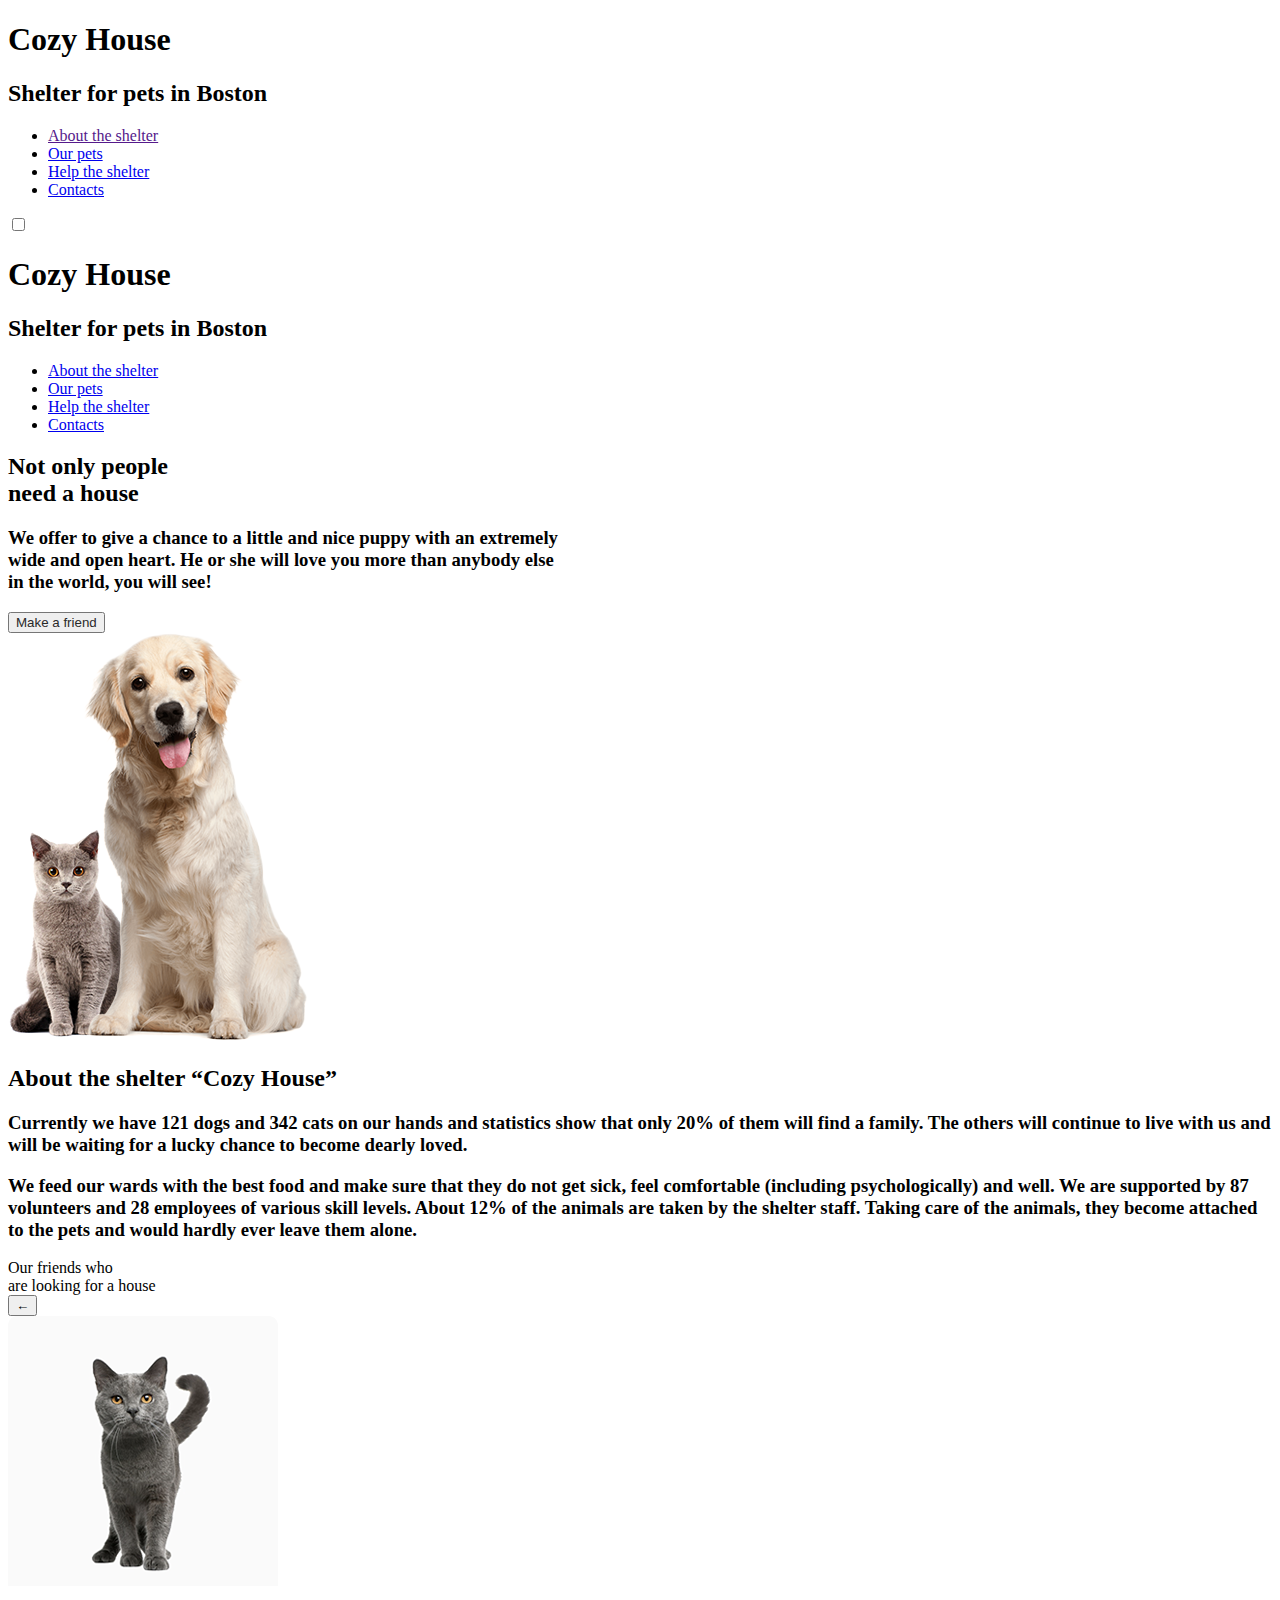
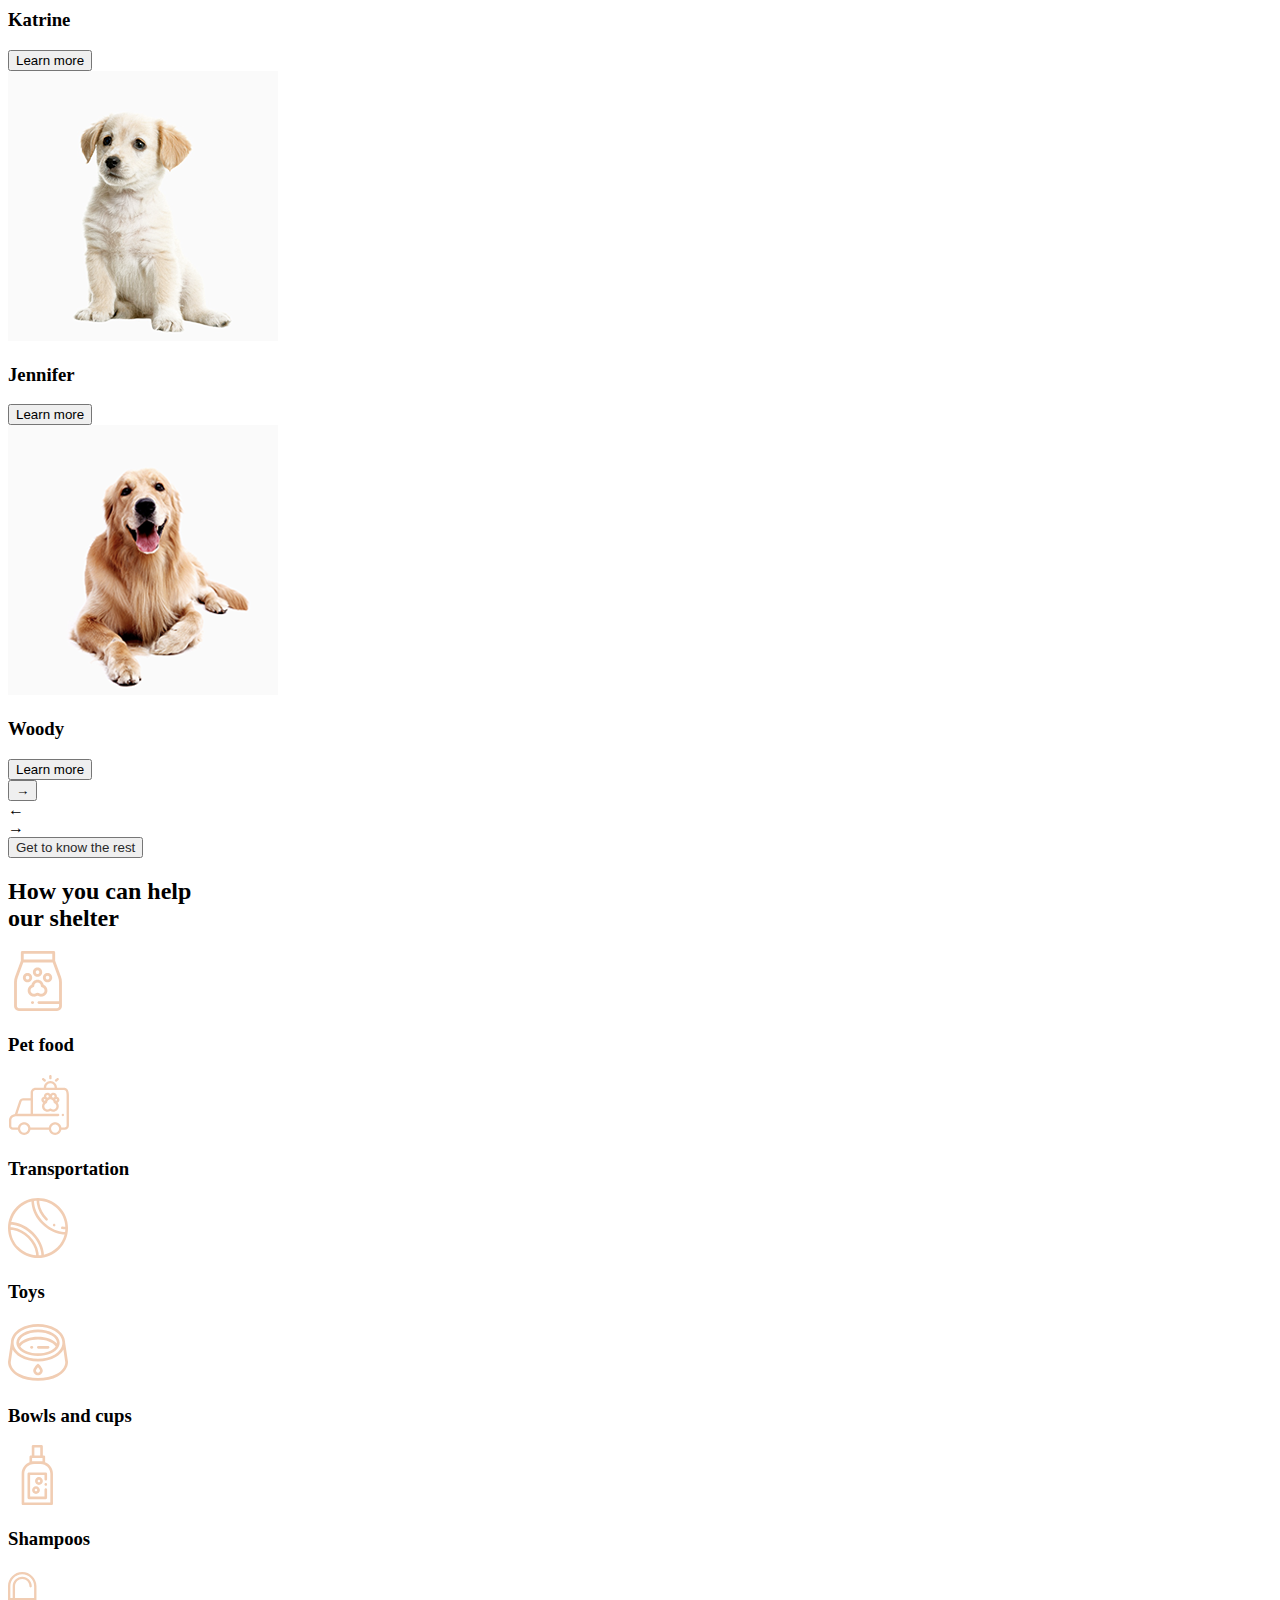
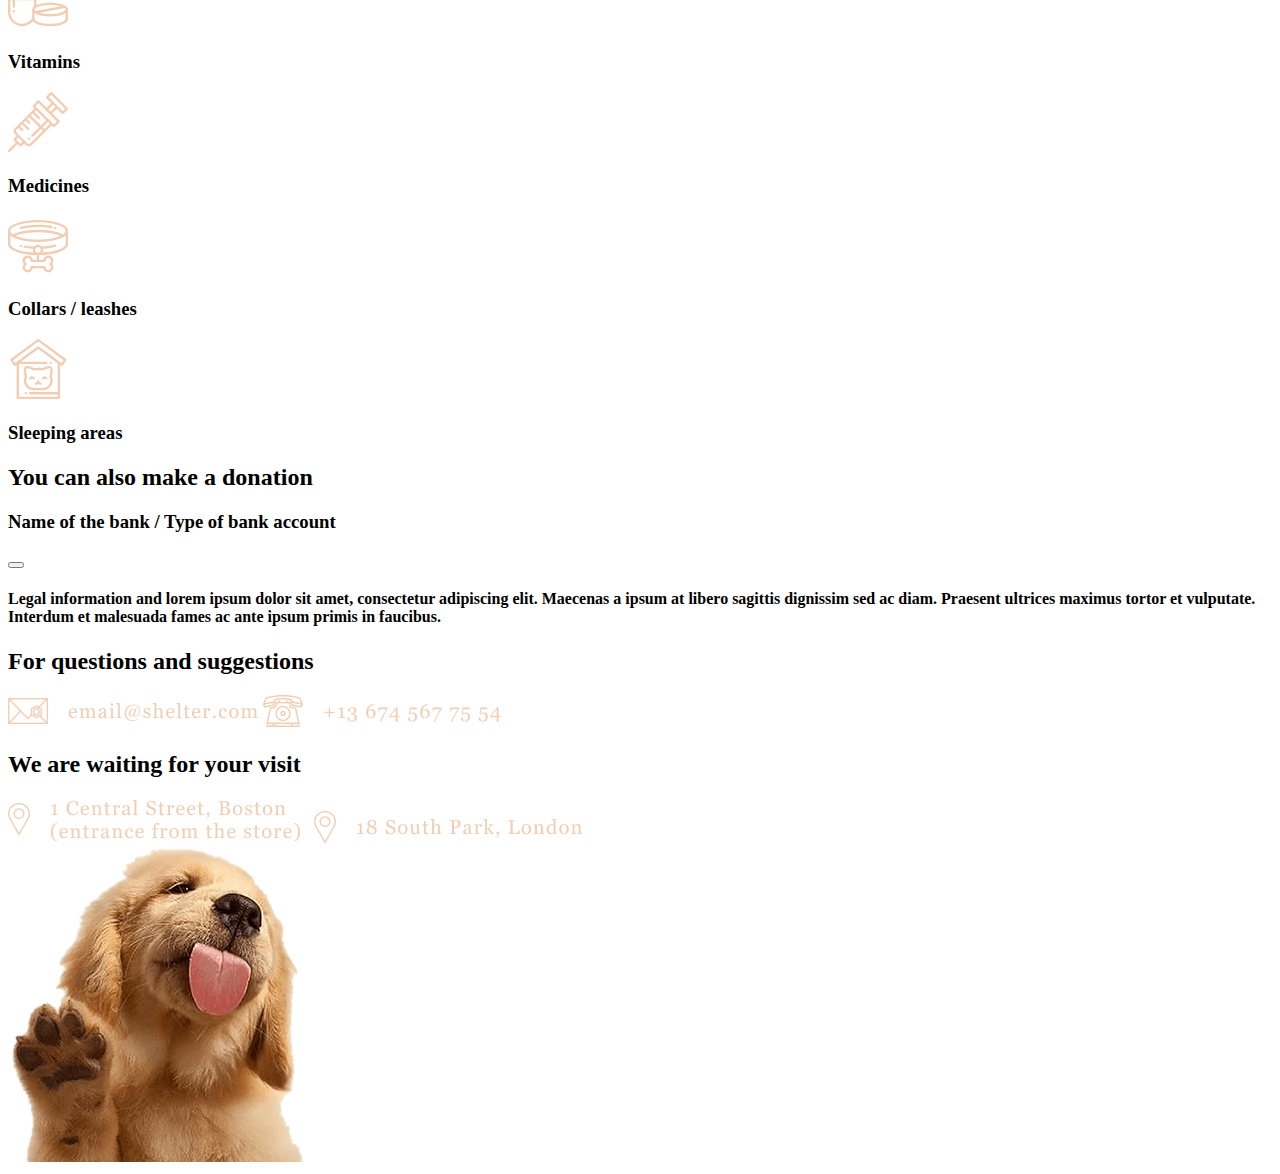
==== shelter/main/index.html @ ab6721b6 "fix: gitrepo" ====
<!DOCTYPE html>
<html lang="en">
<head>
    <meta charset="UTF-8">
    <meta http-equiv="X-UA-Compatible" content="IE=edge">
    <meta name="viewport" content="width=device-width, initial-scale=1.0">
    <title>Shelter</title>
    <link rel="stylesheet" href="style.css">
    <link rel="icon" href="../assets/icons/icon.jpg">
</head>
<body>
        <header class="header">
            <div class="header_logo">
                <h1 class="logo_title">Cozy House</h1>
                <h2 class="logo_text">Shelter for pets in Boston</h2>
            </div>
            <nav class="header_menu">
                <ul class="header_list">
                    <li><a href="" class="menu_link about">About the shelter</a></li>
                    <li><a href="../pets/index.html" class="menu_link">Our pets</a></li>
                    <li><a href="#help_link" class="menu_link">Help the shelter</a></li>
                    <li><a href="#contacts" class="menu_link">Contacts</a></li>
                </ul>
            </nav>
            <div class="header_burger">
                <input id="menu_toggle" type="checkbox">
                <label class="menu_btn" for="menu_toggle">
                    <span></span>
                </label>
                <div class="menu_box">
                <div class="burger_logo">
                    <h1 class="logo_title">Cozy House</h1>
                    <h2 class="logo_text">Shelter for pets in Boston</h2>
                </div>
                <ul class="menu_list">
                    <li><a href="#" class="menu_line about">About the shelter</a></li>
                    <li><a href="../pets/index.html" class="menu_line">Our pets</a></li>
                    <li><a href="#help_link" class="menu_line">Help the shelter</a></li>
                    <li><a href="#contacts" class="menu_line">Contacts</a></li>
                </ul>
                </div>
            </div>
        </header>
        <main class="main">
            <section class="start">
                <div class="start_content">
                    <div class="start_info">
                        <h2 class="start_title">Not only people</br>need a house</h2>
                        <h3 class="start_text">
                        We offer to give a chance to a little and nice puppy with an extremely</br>wide and open heart. He or she will love you more than anybody else</br>in the world, you will see!
                        </h3>
                        <button class="start_button"><a href="#friends" style="text-decoration: none; color: #292929;">Make a friend</a></button>
                    </div>
                    <div class="start_image">
                    </div>
                </div>
            </section>
            <section class="about">
                <div class="about_content">
                    <div class="about_image">
                        <img src="../assets/images/about_img.png" alt="pets" class="about_section">
                    </div>
                    <div class="about_info">
                        <h2 class="about_title">About the shelter “Cozy House”</h2>
                        <h3 class="about_text_1">
                            Currently we have 121 dogs and 342 cats on our hands and statistics show that only 20% of them will find a family. The others will continue to live with us and will be waiting for a lucky chance to become dearly loved.
                        </h>
                        <h3 class="about_text_2">
                            We feed our wards with the best food and make sure that they do not get sick, feel comfortable (including psychologically) and well. We are supported by 87 volunteers and 28 employees of various skill levels. About 12% of the animals are taken by the shelter staff. Taking care of the animals, they become attached to the pets and would hardly ever leave them alone.
                        </h3>
                    </div>
                </div>
            </section>
            <section class="pets">
                <div class="pets_content">
                    <div class="pets_title"><a name="friends" style="text-decoration: none;">Our friends who</br>are looking for a house</a></div>
                    <div class="pet_scroll">
                        <button class="scroll">&larr;</button>
                        <div class="card n1">
                            <img src="../assets/images/pet-katrine.png" alt="pet" class="pet">
                            <h3 class="pet_name">Katrine</h3>
                            <button class="pt_btn">Learn more</button>
                        </div>
                        <div class="card n2">
                            <img src="../assets/images/pet-jennifer.png" alt="pet" class="pet">
                            <h3 class="pet_name">Jennifer</h3>
                            <button class="pt_btn">Learn more</button>
                        </div>
                        <div class="card n3">
                            <img src="../assets/images/pet-woody.png" alt="pet" class="pet">
                            <h3 class="pet_name">Woody</h3>
                            <button class="pt_btn">Learn more</button>
                        </div>
                        <button class="scroll">&rarr;</button>
                        <div class="btn_320">
                            <div class="btn">&larr;</div>
                            <div class="btn">&rarr;</div>
                        </div>
                    </div>
                    <button class="pets_btn"><a href="../pets/index.html #our_pets" style="text-decoration: none; color: #292929;">Get to know the rest</a></button>
                </div>
            </section>
            <section class="help">
                <div class="help_content">
                    <h2 class="help_title"><a name="help_link">How you can help</br>our shelter</a></h2>
                    <div class="help_list">
                        <div class="help_icon">
                            <img src="../assets/icons/icon-pet-food.svg" alt="pet stuff" class="h_icon">
                            <h3 class="help_name">Pet food</h3>
                        </div>
                        <div class="help_icon">
                            <img src="../assets/icons/icon-transportation.svg" alt="pet stuff" class="h_icon">
                            <h3 class="help_name">Transportation</h3>
                        </div>
                        <div class="help_icon">
                            <img src="../assets/icons/icon-toys.svg" alt="pet stuff" class="h_icon">
                            <h3 class="help_name">Toys</h3>
                        </div>
                        <div class="help_icon">
                            <img src="../assets/icons/icon-bowls-and-cups.svg" alt="pet stuff" class="h_icon">
                            <h3 class="help_name">Bowls and cups</h3>
                        </div>
                        <div class="help_icon">
                            <img src="../assets/icons/icon-shampoos.svg" alt="pet stuff" class="h_icon">
                            <h3 class="help_name">Shampoos</h3>
                        </div>
                        <div class="help_icon">
                            <img src="../assets/icons/icon-vitamins.svg" alt="pet stuff" class="h_icon">
                            <h3 class="help_name">Vitamins</h3>
                        </div>
                        <div class="help_icon">
                            <img src="../assets/icons/icon-medicines.svg" alt="pet stuff" class="h_icon">
                            <h3 class="help_name">Medicines</h3>
                        </div>
                        <div class="help_icon">
                            <img src="../assets/icons/icon-collars-leashes.svg" alt="pet stuff" class="h_icon">
                            <h3 class="help_name">Collars / leashes</h3>
                        </div>
                        <div class="help_icon">
                            <img src="../assets/icons/icon-sleeping-area.svg" alt="pet stuff" class="h_icon">
                            <h3 class="help_name">Sleeping areas</h3>
                        </div>
                    </div>
                </div>
            </section>
            <section class="donation">
                <div class="donat_content">
                    <div class="donat_check">
                        <h2 class="donat_title">You can also make a donation</h2>
                        <h3 class="donat_text">Name of the bank / Type of bank account</h3>
                        <a href="https://egida.by/"><button class="donat_card"></button></a>
                        <h4 class="donat_info">Legal information and lorem ipsum dolor sit amet, consectetur adipiscing elit. Maecenas a ipsum at libero sagittis dignissim sed ac diam. Praesent ultrices maximus tortor et vulputate. Interdum et malesuada fames ac ante ipsum primis in faucibus.</h4>
                    </div>
                    <div class="don_image"></div>
                </div>
            </section>
        </main>
        <footer class="footer">
            <div class="footer_content">
                <div class="footer_info">
                    <h2 class="footer_title"><a name="contacts">For questions and suggestions</a></h2>
                    <a href="mailto:coldmail@hotmail.com"><img src="../assets/icons/Mail.png" alt="mail" class="mail"></a>
                    <a href="tel:+375255423292"><img src="../assets/icons/Phone.png" alt="phone" class="phone"></a>
                </div>
                <div class="footer_info">
                    <h2 class="footer_title">We are waiting for your visit</h2>
                    <a href="https://goo.gl/maps/3gsjQSCiPXo44Vy88"><img src="../assets/icons/Boston.png" alt="Boston" class="boston"></a>
                    <a href="https://goo.gl/maps/gmVVbn5AzzRm7Tsu6"><img src="../assets/icons/London.png" alt="London" class="london"></a>
                </div>
                <div class="footer_img"><img src="../assets/images/footer_puppy.png" alt="puppy"></div>

            </div>
        </footer>
</body>
</html>
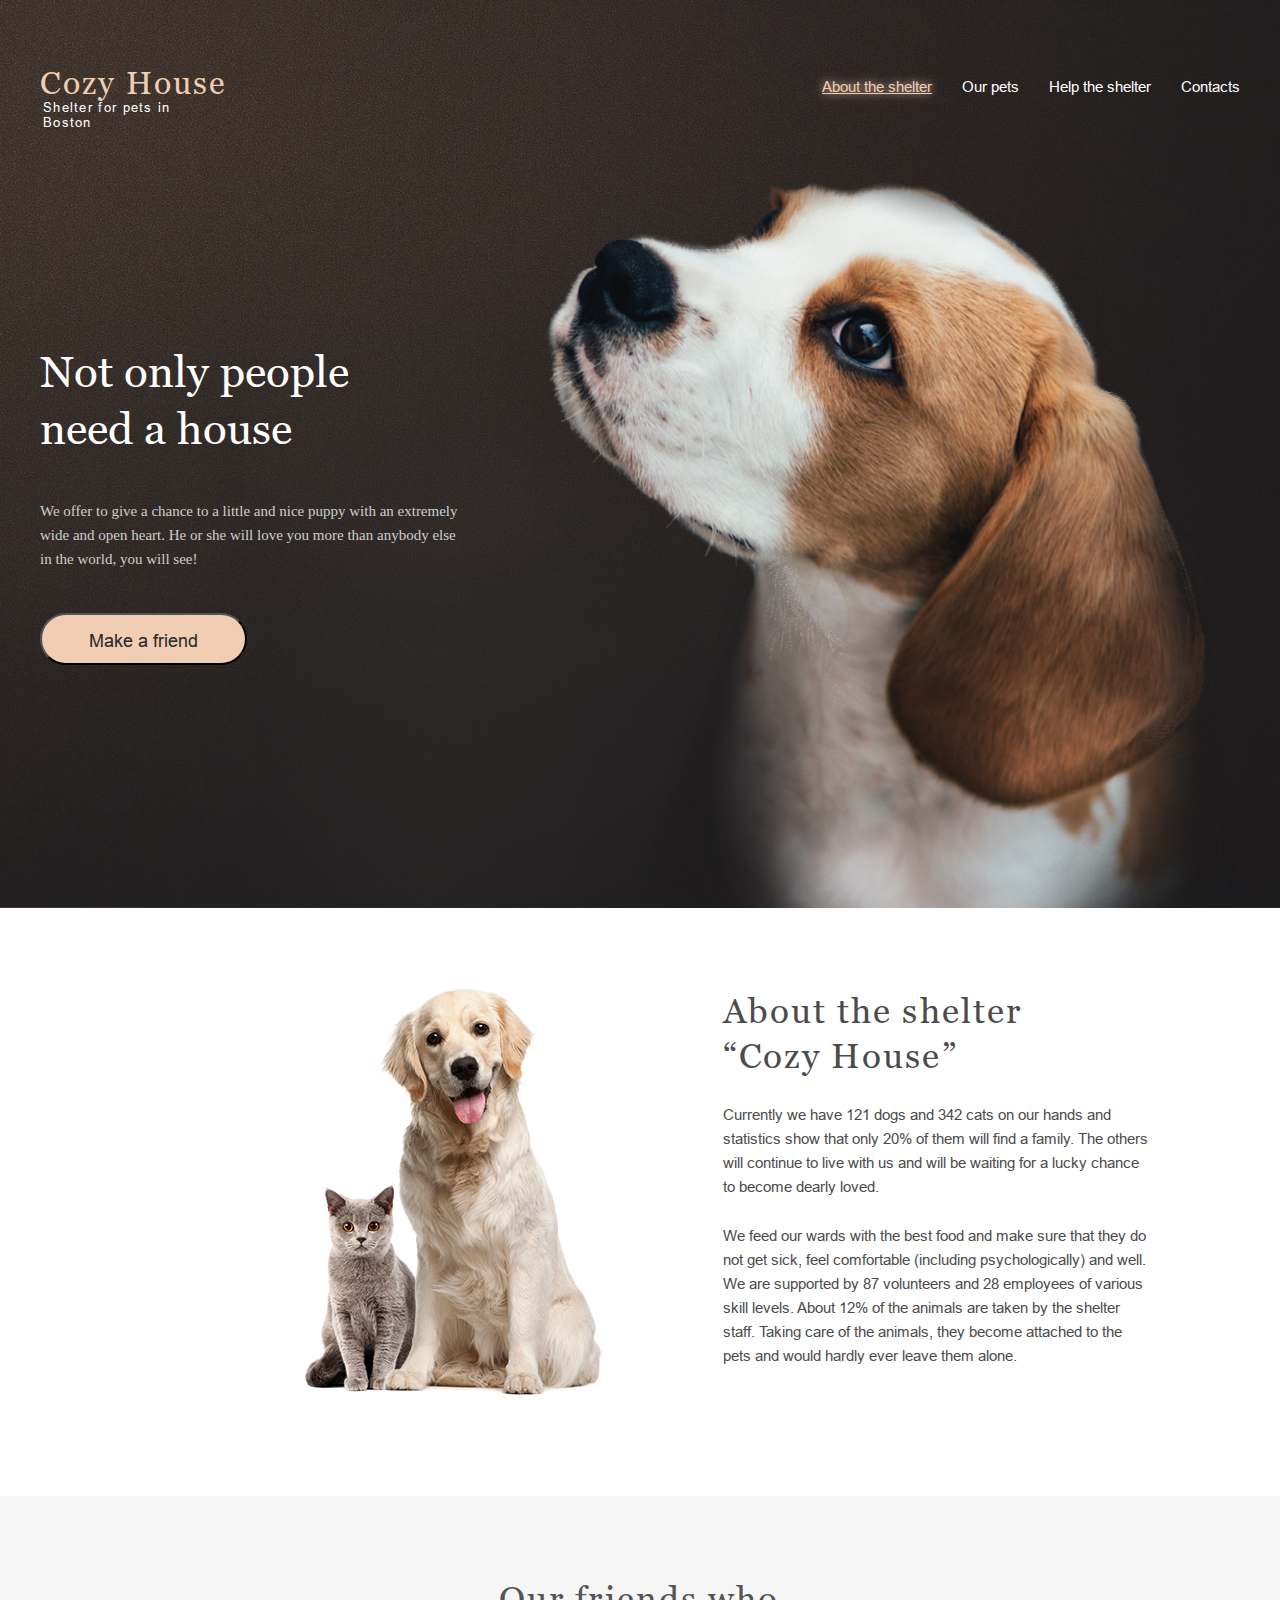
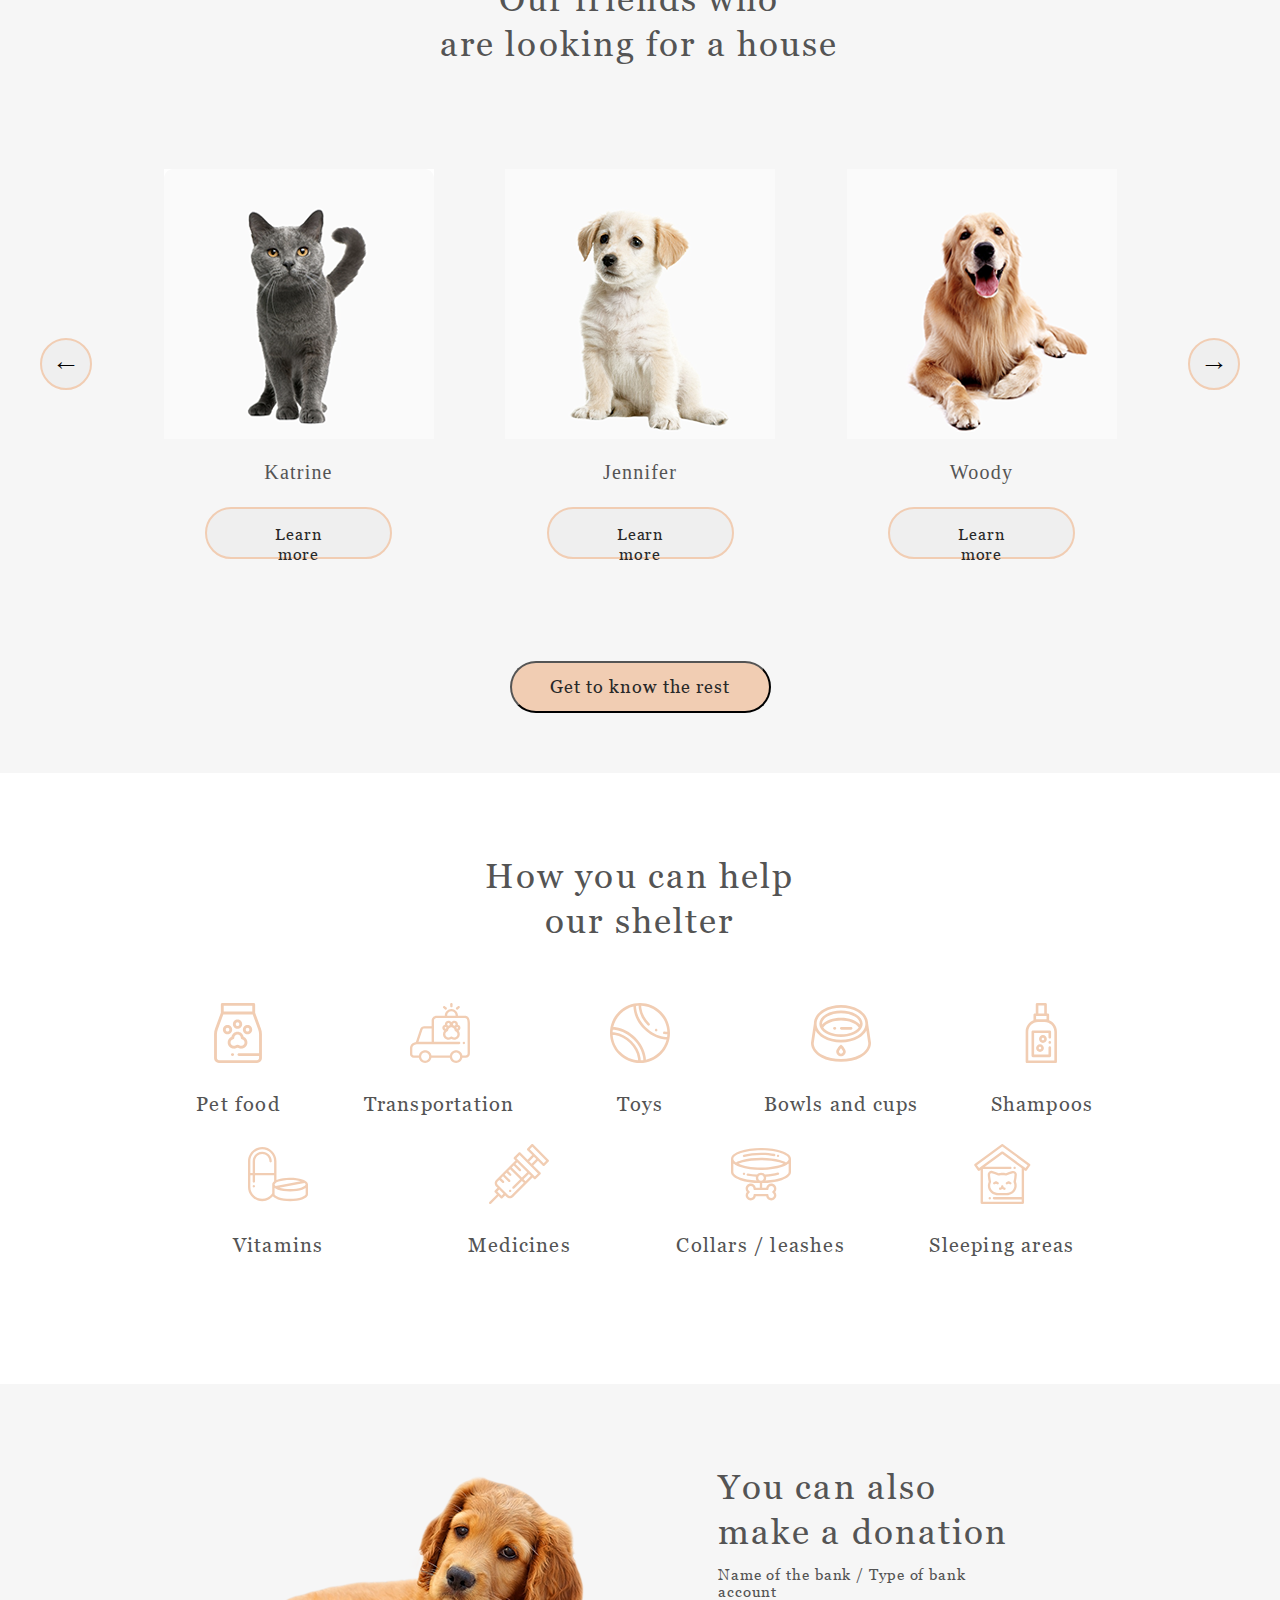
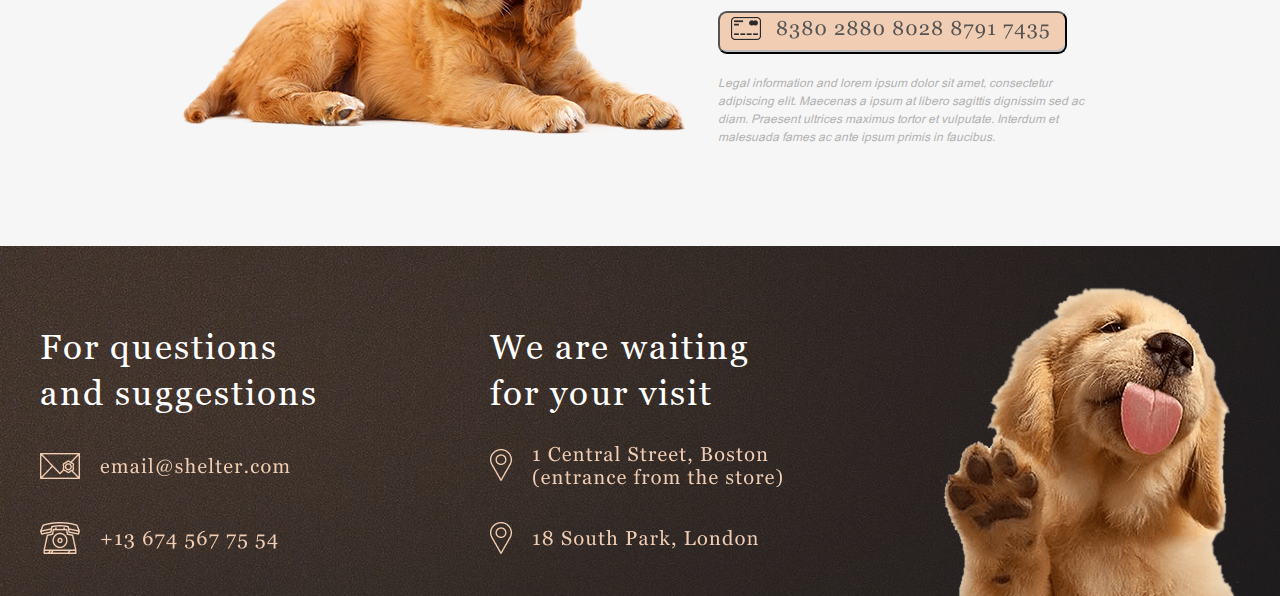
==== commit 1d1d4345: "fix: fix css" ====
--- a/shelter/main/index.html
+++ b/shelter/main/index.html
@@ -5,7 +5,7 @@
     <meta http-equiv="X-UA-Compatible" content="IE=edge">
     <meta name="viewport" content="width=device-width, initial-scale=1.0">
     <title>Shelter</title>
-    <link rel="stylesheet" href="style.css">
+    <link rel="stylesheet" href="./style.css">
     <link rel="icon" href="../assets/icons/icon.jpg">
 </head>
 <body>
--- a/shelter/main/style.css
+++ b/shelter/main/style.css
@@ -0,0 +1,1356 @@
+@font-face {
+    font-family: 'Arial';
+    src: url(../assets/fonts/arial/arial-regular.ttf);
+    font-style: regular;
+    font-weight: 400;
+}
+@font-face {
+    font-family: 'Georgia';
+    src: url(../assets/fonts/georgia/georgia-regular.ttf);
+    font-style: regular;
+    font-weight: 400;
+}
+* {
+    margin: 0;
+    padding: 0;
+  }
+html {
+    scroll-behavior: smooth;
+}
+body {
+    position: relative;
+    width: 1280px;
+    height: 3796px;
+    display: flex;
+    flex-direction: column;
+    margin: 0 auto;
+}
+@media (min-width: 768px) and (max-width: 1279.9px) {
+    body {
+        position: relative;
+        width: 768px;
+        height: 5291px;
+        display: flex;
+        flex-direction: column;
+        margin: 0 auto; 
+    }
+} 
+@media (max-width: 767.9px) {
+    body {
+        position: relative;
+        width: 320px;
+        height: 4684px;
+        display: flex;
+        flex-direction: column;
+        margin: 0 auto; 
+    }
+} 
+/* ----------------header----------------- */
+.header {
+    position: absolute;
+    width: 1200px;
+    top: 60px;
+    left: 40px;
+    display: flex;
+    justify-content: space-between;
+    align-items: center;
+    height: 60px;
+}
+.header_logo {
+    display: inline-flex;
+    flex-direction: column;
+    align-items: center;
+
+}
+.logo_title {
+    width: 186px;
+    height: 35px;
+    font-family: 'Georgia';
+    font-style: normal;
+    font-weight: 400;
+    font-size: 32px;
+    line-height: 110%;
+    letter-spacing: 0.06em;
+    color: #F1CDB3;
+    /* для хувера */
+    transition: 1s;
+    text-align: center;
+}
+.logo_title:hover{
+    cursor: pointer;
+    transform: scale(1.2);
+}
+.logo_text {
+    width: 180px;
+    height: 15px;
+    left: 4px;
+    font-family: 'Arial';
+    font-style: normal;
+    font-weight: 400;
+    font-size: 13px;
+    line-height: 15px;
+    letter-spacing: 0.1em;
+    color: #FFFFFF;
+    
+}
+.header_menu {
+    justify-content: center;
+    height: 30px; 
+
+}
+.header_list {
+    display: flex;
+    flex-direction: row;
+    justify-content: space-around; 
+    list-style: none;
+    height: 30px;
+}
+.menu_link {
+    font-family: 'Arial';
+    font-style: normal;
+    font-weight: 400;
+    font-size: 15px;
+    line-height: 160%;
+    margin-left: 2em;
+    text-decoration: none;
+    color: #FFFFFF;
+    /* для хувера */
+    transition: 0.5s;
+    text-align: center;
+    /* display: inline-block; */
+    height: 27px;
+    width:auto;
+}
+.menu_link.about{
+    text-decoration: underline;
+    color: #F1CDB3;
+    /* эффект свечения кнопки меню */
+    text-shadow: #F1CDB3  0 0 10px;
+    height: 27px;
+}
+.menu_link:hover {
+    cursor: pointer;
+    text-decoration: underline;
+    color: #F1CDB3;
+    font-size: larger;
+}
+
+.header_burger {
+    display: none;
+}
+@media (min-width: 768px) and (max-width: 1279.9px) {
+    .header {
+        position: absolute;
+        width: 708px;
+        top: 30px;
+        left: 30px;
+        right: 30px;
+        display: flex;
+        justify-content: space-between;
+        align-items: center;
+        height: 60px;
+    }
+   
+}
+
+@media (max-width: 767.9px) {
+    .header_menu{
+        display: none;
+    }
+    .header_burger{
+        display: contents;
+        align-items: center;
+    }
+    .burger_logo {
+        display: inline-flex;
+        flex-direction: column;
+        align-items: center;
+        margin-top: 30px;
+        margin-left: 20px;
+    }
+/* -------------------бургер-меню-------------- */
+.menu_btn{
+    display: flex;
+    align-items: center;
+    position: absolute;
+    top: 0;
+    right:0;
+    width: 30px;
+    height: 30px;
+    cursor: pointer;
+    z-index: 1;
+}
+/* .body {
+    
+    display: block;
+    position: relative;
+} */
+.menu_btn > span,
+.menu_btn > span::before,
+.menu_btn > span::after {
+    display: block;
+    position: absolute;
+    width: 100%;
+    height: 2px;
+    background-color: #F1CDB3;
+    transition-duration: .25s;
+}
+.menu_btn > span::before {
+    content: '';
+    top: -8px;
+}
+.menu_btn > span::after {
+    content: '';
+    top: 8px;
+}
+.menu_box{
+    display: block;
+    position: absolute;
+    visibility: hidden;
+    top: -30px;
+    right: -370px;
+    width: 320px;
+    height: 823px;
+    background-color: #292929;
+    box-shadow: 1px 0px 6px rgba(0, 0, 0, .2);
+    transition-duration: 1s;
+  }
+  .menu_list {
+      margin: 158px 38px 248px 39px;
+      width: 243px;
+      height: 327px;
+      display: flex;
+      flex-direction: column;
+      justify-content: space-between;
+      align-content: center;
+      list-style: none;
+
+  }
+  .menu_line {
+    font-family: 'Arial';
+    font-style: regular;
+    font-weight: 400;
+    font-size: 32px;
+    line-height: 160%;
+    text-decoration: none;
+    color: #FFFFFF;
+    /* для хувера */
+    transition: 0.5s;
+    text-align: center;
+    height: 51px;
+    width:auto;
+}
+.menu_line.about{
+    text-decoration: underline;
+    color: #F1CDB3;
+    /* эффект свечения кнопки меню */
+    text-shadow: #F1CDB3  0 0 10px;
+    height: 51px;
+    width: auto;
+}
+   
+  #menu_toggle{
+    opacity: 0;
+  }
+   
+  #menu_toggle:checked ~ .menu_btn > span{
+    transform: rotate(45deg);
+  }
+  #menu_toggle:checked ~ .menu_btn > span::before{
+    top: 0;
+    transform: rotate(0);
+  }
+  #menu_toggle:checked ~ .menu_btn > span::after{
+    top: 0;
+    transform: rotate(90deg);
+  }
+  #menu_toggle:checked ~ .menu_box{
+    visibility: visible;
+    right: -52px;
+  }
+}
+@media (max-width: 769.9px) {
+    .header {
+    position: absolute;
+    width: 257px;
+    height: 60px;
+    top: 30px;
+    left: 10px;
+    display: flex;
+    justify-content: space-between;
+    align-items: center;
+    height: 60px;
+    }
+    .menu_btn{
+        width: 30px;
+        height: 22px;
+        margin-top: 20px;
+    }
+}
+/* ----------------main----------------- */
+.start {
+    width: 1280px;
+    height: 908px;
+    background-image: url(..//assets/main_layout.png);
+    background-repeat: no-repeat;
+    background-size: cover;
+    object-fit: cover;
+    object-position: top;
+
+}
+.start_content{
+    padding: 180px 40px 0 40px;
+    display: flex;
+    flex-direction: row;
+    align-content: center;
+    height: 728px;
+}
+.start_info {
+    display:flex;
+    flex-direction: column;
+    justify-content: space-between;
+    align-content: flex-end;
+    padding-top: 163px;
+    width: 460px;
+    height: 322px;
+}
+.start_title {
+    font-family: 'Georgia';
+    font-style: normal;
+    font-weight: 400;
+    font-size: 44px;
+    line-height: 130%;
+    display: flex;
+    align-items: center;
+    color: #FFFFFF;
+}
+.start_text {
+    font-style: 'Arial';
+    font-style: normal;
+    font-weight: 400;
+    font-size: 15px;
+    line-height: 24px;
+    height: 72px;
+    color: #CDCDCD;
+}
+.start_button {
+    padding: 15px 45px;
+    width: 207px;
+    height: 52px;
+    background: #F1CDB3;
+    border-radius: 100px;
+    font-style: 'Georgia';
+    font-size: 18px;
+}
+.start_image {
+    justify-content: center;
+        width: 698px;
+        height: 728px;
+        margin-left: 46px;
+        background-image: url(../assets/images/Start_screen_puppy.png);
+        background-repeat: no-repeat;
+        background-size: cover;
+}
+
+@media (min-width: 768px) and (max-width: 1279.9px) {
+    .start {
+        width: 768px;
+        height: 1165px;
+        display: flex;
+        flex-direction: column;
+        align-content: center;
+        background-image: url(..//assets/main_layout.png);
+        background-repeat: no-repeat;
+        background-size: cover;
+        object-fit: cover;
+        object-position: top;
+    
+    }
+    .start_content {
+        width: 569px;
+        height: 1015px;
+        padding: 150px 100px 0 99px;
+        display: flex;
+        flex-direction: column;
+        justify-content: space-between;
+    }
+    .start_info {
+        display:flex;
+        flex-direction: column;
+        justify-content: space-between;
+        align-content: flex-end;
+        padding-top: 0;
+        padding-left: 55px;
+        padding-right: 54px;
+        width: 460px;
+        height: 322px;
+    }
+    .start_button {
+        align-self: center;
+    }
+    .start_image {
+        width: 569px;
+        height: 593px;
+        margin-left: 70px;
+        background-image: url(../assets/images/Start_screen_puppy_768.png);
+        background-repeat: no-repeat;
+        background-size: cover;
+        object-fit: cover;
+        object-position: top;
+    }
+}
+@media (max-width: 767.9px) {
+    .start {
+        width: 320px;
+        height: 823px;
+        display: flex;
+        flex-direction: column;
+        align-content: center;
+        background-image: url(..//assets/main_layout.png);
+        background-repeat: no-repeat;
+        background-size: cover;
+        object-fit: cover;
+        object-position: top;
+    
+    }
+    .start_content {
+        width: 300px;
+        height: 673px;
+        padding: 150px 10px 0 10px;
+        display: flex;
+        flex-direction: column;
+        justify-content: space-between;
+    }
+    .start_info {
+        display:flex;
+        flex-direction: column;
+        justify-content: space-between;
+        align-content: flex-end;
+        padding: 0;
+        width: 300px;
+        height: 296px;
+    }
+    .start_title {
+        font-family: 'Georgia';
+        font-style: normal;
+        font-weight: 400;
+        font-size: 25px;
+        line-height: 130%;
+        display: flex;
+        align-content: center;
+        text-align: center;
+        justify-content: center;
+        color: #FFFFFF;
+        width: 300px;
+        height: 64px;
+    }
+    .start_text {
+        font-style: 'Arial';
+        font-style: normal;
+        font-weight: 400;
+        font-size: 16px;
+        line-height: 24px;
+        color: #CDCDCD;
+        text-align: center;
+        width: 300px;
+        height: 96px;
+    }
+    .start_button {
+        align-self: center;
+    }
+    .start_image {
+        width: 260px;
+        height: 272px;
+        margin-left: 40px;
+        background-image: url(../assets/images/Start_screen_puppy_768.png);
+        background-repeat: no-repeat;
+        background-size: cover;
+        object-fit: cover;
+        object-position: top;
+    }
+}
+/* ----------------about----------------- */
+.about {
+    height: 588px;
+    display: flex;
+    justify-content: center;
+}
+.about_content {
+    padding: 80px 40px 100px 40px;
+    display: flex;
+    flex-direction: row;
+
+}
+.about_image {
+    height: 408px;
+    width: 300px;
+    margin-left: 175px;
+    margin-right: 120px;
+}
+.about_info {
+    height: 380px;
+    width: 430px;
+    display: flex;
+    flex-direction: column;
+    justify-content: space-between;
+
+}
+.about_title {
+    width: 370px;
+    height: 90px;
+    font-family: 'Georgia';
+    font-style: normal;
+    font-weight: 400;
+    font-size: 35px;
+    line-height: 130%;
+    display: flex;
+    align-items: center;
+    letter-spacing: 0.06em;
+    color: #4C4C4C;
+}
+.about_text_1 {
+    font-family: 'Arial';
+    font-style: normal;
+    font-weight: 400;
+    font-size: 15px;
+    line-height: 160%;
+    color: #4C4C4C;
+}
+.about_text_2 {
+    font-family: 'Arial';
+    font-style: normal;
+    font-weight: 400;
+    font-size: 15px;
+    line-height: 160%;
+    display: flex;
+    align-items: center;
+    color: #4C4C4C;
+}
+@media (min-width: 768px) and (max-width: 1279.9px) {
+    .about {
+        height: 1048px;
+        display: flex;
+        justify-content: center;
+    }
+    .about_content {
+        width: 437px;
+        height: 868px;
+        padding: 80px 0px 100px 0px;
+        display: flex;
+        flex-direction:column-reverse;
+        justify-content: center;
+        align-items: center;
+    
+    }
+    .about_info {
+        width: 430px;
+        height: 380px;
+        display: flex;
+        flex-direction: column;
+        justify-content: space-between;
+    
+    }
+    
+    .about_title {
+        width: 370px;
+        height: 90px;
+        font-family: 'Georgia';
+        font-style: normal;
+        font-weight: 400;
+        font-size: 35px;
+        line-height: 130%;
+        display: flex;
+        align-items: center;
+        letter-spacing: 0.06em;
+        color: #4C4C4C;
+    }
+    .about_image {
+        height: 408px;
+        width: 300px;
+        margin: 80px 0 0 0;
+    }
+}
+@media (max-width: 767.9px) {
+    .about {
+        height: 974px;
+        display: flex;
+        justify-content: center;
+    }
+    .about_content {
+        width: 300px;
+        height: 890px;
+        padding: 42px 10px 42px 10px;
+        display: flex;
+        flex-direction:column-reverse;
+        justify-content: center;
+        align-items: center;
+    
+    }
+    .about_info {
+        width: 300px;
+        height: 506px;
+        display: flex;
+        flex-direction: column;
+        justify-content: space-between;
+    
+    }
+    
+    .about_title {
+        width: 300px;
+        height: 64px;
+        font-family: 'Georgia';
+        font-style: normal;
+        font-weight: 400;
+        font-size: 32px;
+        line-height: 130%;
+        display: flex;
+        align-items: center;
+        letter-spacing: 0.06em;
+        color: #4C4C4C;
+        text-align: center; 
+        padding-bottom: 20px;
+    }
+    .about_text_1 {
+        width: 270px;
+        height: 144px;
+        font-family: 'Arial';
+        font-style: normal;
+        font-weight: 400;
+        font-size: 15px;
+        line-height: 160%;
+        color: #4C4C4C;
+        align-self: center;
+        text-align: justify;
+        padding-bottom: 20px;
+    }
+    .about_text_2 {
+        width: 270px;
+        height: 239px;
+        font-family: 'Arial';
+        font-style: normal;
+        font-weight: 400;
+        font-size: 15px;
+        line-height: 160%;
+        display: flex;
+        color: #4C4C4C;
+        align-self: center;
+        text-align: justify;
+    }
+    .about_image{
+        margin: 40px 0 0 0;
+    }
+    .about_image.img {
+        width: 300px;
+        height: 353px;
+        background-size: contain;
+    }
+}
+/* ----------------pets----------------- */
+.pets {
+    width: 1280px;
+    height: 877px;
+    background: #F6F6F6;
+}
+.pets_content {
+    padding: 80px 40px 100px 40px;
+    height: 737px;
+    display: flex;
+    flex-direction: column;
+    justify-content: space-between;
+    align-items: center;
+}
+.pets_title {
+    width: 400px;
+    height: 90px;
+    font-family: 'Georgia';
+    font-style: normal;
+    font-weight: 400;
+    font-size: 35px;
+    line-height: 130%;
+    display: flex;
+    align-items: center;
+    text-align: center;
+    letter-spacing: 0.06em;
+    color: #545454;
+}
+.pets_btn {
+    width: 261px;
+    height: 52px;
+    background: #F1CDB3;
+    border-radius: 100px;
+    font-family: 'Georgia';
+    font-style: normal;
+    font-weight: 400;
+    font-size: 18px;
+    line-height: 130%;
+    letter-spacing: 0.06em;
+    color: #292929;
+    align-self: center;
+}
+.pet_scroll {
+    width: 100%;
+    display: flex;
+    flex-direction: row;
+    justify-content: space-between;
+}
+.card {
+    width: 270px;
+    height: 435px;
+    display: flex;
+    flex-direction: column;
+    justify-content: space-evenly;
+    align-items: center;
+    transition: 1s;
+
+}
+.card:hover{
+    cursor: pointer;
+    transform: scale(1.1);
+    box-shadow: #F1CDB3  0 0 10px;
+}
+.pet_name {
+    width: 83px;
+    height: 23px;
+    font-style: normal;
+    font-weight: 400;
+    font-size: 20px;
+    line-height: 23px;
+    text-align: center;
+    letter-spacing: 0.06em;
+    color: #545454;
+}
+.pt_btn {
+    display: flex;
+    flex-direction: column;
+    align-items: center;
+    padding: 15px 45px;
+    width: 187px;
+    height: 52px;
+    border: 2px solid #F1CDB3;
+    box-sizing: border-box;
+    border-radius: 100px;
+    /* шрифт текста */
+    font-family: 'Georgia';
+    font-style: normal;
+    font-weight: 400;
+    font-size: 16px;
+    line-height: 130%;
+    letter-spacing: 0.06em;
+    color: #292929;
+    transition: 1s;
+}
+.pt_btn:hover {
+    cursor: pointer;
+    background:#F1CDB3;
+}
+.scroll {
+    width: 52px;
+    height: 52px;
+    align-self: center;
+    align-items: center;
+    justify-items: center;
+    font-size:large;
+    border: 2px solid #F1CDB3;
+    box-sizing: border-box;
+    border-radius: 100px;
+    /* для хувера */
+    transition: 0.5s;
+}
+/* .scroll:active, */
+.scroll:hover{
+    cursor:grab;
+    color:#F1CDB3;
+    transform: scale(1.1);
+}
+.btn_320,
+.btn_btn {
+    display: none;
+}
+@media (min-width: 768px) and (max-width: 1279.9px) {
+    .pets {
+        width: 768px;
+        height: 877px;
+        background: #F6F6F6;
+    }
+    .pets_content {
+        width: 708px;
+        height: 697px;
+        padding: 80px 40px 100px 40px;
+        display: flex;
+        flex-direction: column;
+        justify-content: space-between;
+        align-items: center;
+    }
+    .pet_scroll {
+        width: 100%;
+        display: flex;
+        flex-direction: row;
+        justify-content: space-between;
+    }
+    .pets_title {
+        width: 300px;
+        height: 64px;
+        font-family: 'Georgia';
+        font-style: normal;
+        font-weight: 400;
+        font-size: 25px;
+        line-height: 130%;
+        display: flex;
+        align-items: center;
+        text-align: center;
+        letter-spacing: 0.06em;
+        color: #545454;
+    }
+    .card.n3 {
+        display: none;
+    }
+    .btn_320,
+    .btn_btn {
+    display: none;
+    }
+}
+
+@media (max-width: 767.9px) {
+    .pets {
+        width: 320px;
+        height: 791px;
+        background: #F6F6F6;
+    }
+    .pets_title {
+        width: 300px;
+        height: 64px;
+        font-family: 'Georgia';
+        font-style: normal;
+        font-weight: 400;
+        font-size: 25px;
+        line-height: 130%;
+        display: flex;
+        align-items: center;
+        text-align: center;
+        letter-spacing: 0.06em;
+        color: #545454;
+        justify-content: center;
+    }
+    .pets_content {
+        width: 300px;
+        height: 717px;
+        padding: 42px 10px 42px 10px;
+        display: flex;
+        flex-direction: column;
+        justify-content: space-between;
+        align-items: center;
+    }
+    .pet_scroll {
+        width: 100%;
+        display: flex;
+        flex-direction: column;
+        justify-content: space-between;
+    }
+    .card {
+        padding: 42px 15px 20px 15px;
+    }
+    .card:hover{
+        cursor: pointer;
+        transform: scale(1.005);
+        box-shadow: #F1CDB3  0 0 10px;
+    }
+    .btn_320 {
+        display: flex;
+        width: 184px;
+        height: 52px;
+        justify-self: center;
+        align-self: center;
+        display: flex;
+        flex-direction: row;
+        justify-content: space-between;
+        align-content: center;
+        padding-bottom: 20px;
+    }
+    .btn {
+        display: flex;
+        width: 52px;
+        height: 52px;
+        align-self: center;
+        align-items: center;
+        justify-items: center;
+        font-size:large;
+        padding-left: 15px;
+        border: 2px solid #F1CDB3;
+        box-sizing: border-box;
+        border-radius: 100px;
+        /* для хувера */
+        transition: 0.5s;
+    }
+    /* .scroll:active, */
+    .btn:hover{
+        cursor:grab;
+        color:#F1CDB3;
+        transform: scale(1.1);
+    }
+    .scroll{
+        display: none;
+    }
+    .card.n3 {
+        display: none;
+    }
+    .card.n2 {
+        display: none;
+    }
+}
+
+/* ----------------help----------------- */
+.help {
+    height: 611px;
+    background: #FFFFFF;
+}
+.help_content {
+    padding: 80px 40px 100px 40px;
+    height: 431px;
+    display: flex;
+    flex-direction: column;
+    justify-content: space-between;
+    align-items: center;
+}
+.help_title {
+    width: 310px;
+    height: 90px;
+    font-family: 'Georgia';
+    font-style: normal;
+    font-weight: 400;
+    font-size: 35px;
+    line-height: 130%;
+    display: flex;
+    align-items: center;
+    text-align: center;
+    letter-spacing: 0.06em;
+    color: #545454;
+}
+.help_list {
+    width: 1026px;
+    height: 281px;
+    display: flex;
+    flex-wrap: wrap;
+    justify-content: space-evenly;
+
+}
+.help_icon {
+    width: 180px;
+    height: 113px;
+    display: flex;
+    flex-direction: column;
+    justify-content: space-between;
+    align-items: center;
+    background: transparent;
+    border-color: transparent;
+    transition: 1s;
+}
+.help_icon:hover,
+.help_icon:active,
+.help_icon:focus{
+    cursor:grabbing;
+    transform: scale(1.2);
+}
+
+.help_name {
+    font-family: 'Georgia';
+    font-style: normal;
+    font-weight: 400;
+    font-size: 20px;
+    line-height: 115%;
+    align-items: center;
+    text-align: center;
+    letter-spacing: 0.06em;
+    color: #545454;
+}
+
+@media (min-width: 768px) and (max-width: 1279.9px) {
+    .help {
+    height: 779px;
+    background: #FFFFFF;
+    }
+    .help_content {
+    padding: 80px 69px 100px 69px;
+    width: 630px;
+    height: 599px;
+    display: flex;
+    flex-direction: column;
+    justify-content: space-between;
+    align-items: center;
+    }
+    .help_list {
+    width: 630px;
+    height: 449px;
+    display: flex;
+    flex-wrap: wrap;
+    justify-content: space-evenly;
+    }
+}
+@media (max-width: 767.9px) {
+    .help {
+    height: 745px;
+    background: #FFFFFF;
+    }
+    .help_content {
+    padding: 42px 15px;
+    width: 290px;
+    height: 661px;
+    display: flex;
+    flex-direction: column;
+    justify-content: space-between;
+    align-items: center;
+    }
+    .help_title {
+        padding: 0;
+        width: 222px;
+        height: 64px;
+        font-family: 'Georgia';
+        font-style: normal;
+        font-weight: 400;
+        font-size: 25px;
+        line-height: 130%;
+        display: flex;
+        align-items: center;
+        text-align: center;
+        letter-spacing: 0.06em;
+        color: #545454;
+    }
+    .help_list {
+    width: 290px;
+    height: 555px;
+    display: flex;
+    flex-wrap: wrap;
+    justify-content:space-between;
+    }
+    .help_icon {
+        width: 130px;
+        height: 87px;
+    }
+    .help_name {
+        font-family: 'Georgia';
+        font-style: normal;
+        font-weight: 400;
+        font-size: 15px;
+        line-height: 115%;
+        align-items: center;
+        text-align: center;
+        letter-spacing: 0.06em;
+        color: #545454;
+    }
+}
+/* ----------------donation----------------- */
+.donation {
+    height: 462px;
+    background: #F6F6F6;
+}
+.donat_content {
+    padding: 80px 182px 100px 183px;
+    height: 282px;
+    display: flex;
+    flex-direction: row-reverse;
+    justify-content: space-between;
+    align-items: center;
+}
+.donat_check {
+    height: 282px;
+    display: flex;
+    flex-direction: column;
+    justify-content: space-between;
+}
+.don_image {
+    width: 505px;
+    height: 261px;
+    background: url(/assets/images/donat_dog.png);
+    background-position: center;
+}
+.donat_title {
+    width: 300px;
+    height: 90px;
+    font-family: 'Georgia';
+    font-style: normal;
+    font-weight: 400;
+    font-size: 35px;
+    line-height: 130%;
+    display: flex;
+    align-items: center;
+    letter-spacing: 0.06em;
+    color: #545454;
+}
+.donat_text {
+    width: 309px;
+    height: 17px;
+    font-family: 'Georgia';
+    font-style: normal;
+    font-weight: 400;
+    font-size: 15px;
+    line-height: 110%;
+    display: flex;
+    align-items: center;
+    letter-spacing: 0.06em;
+    color: #545454;
+}
+.donat_card {
+    display: flex;
+    align-items: center;
+    padding: 10px 15px;
+    width: 349px;
+    height: 43px;
+    background: url(../assets/icons/Credit_card.png);
+    background-position: center;
+    border-radius: 9px;
+}
+.donat_info {
+    width: 380px;
+    height: 72px;
+    font-family: 'Arial';
+    font-style: italic;
+    font-weight: 400;
+    font-size: 12px;
+    line-height: 150%;
+    display: flex;
+    align-items: center;
+    color: #B2B2B2;
+}
+@media (min-width: 768px) and (max-width: 1279.9px) {
+    .donation {
+        width: 768px;
+        height: 783px;
+        background: #F6F6F6;
+    }
+    .donat_content {
+        padding: 80px 0 100px 0;
+        height: 603px;
+        display: flex;
+        flex-direction: column;
+        justify-content: space-between;
+        align-content: center;
+        align-items: center;
+    }
+    .donat_check {
+        width: 380px;
+        height: 282px;
+        display: flex;
+        flex-direction: column;
+        justify-content: space-between;
+    }
+    .don_image {
+        padding: 0;
+        width: 505px;
+        height: 261px;
+        background: url(../assets/images/donat_dog.png);
+        background-position: center;
+        background-size: cover;
+       
+    }
+
+}
+@media (max-width: 767.9px) {
+    .donation {
+        width: 320px;
+        height: 542px;
+        background: #F6F6F6;
+    }
+    .donat_content {
+        padding: 42px 10px 0 10px;
+        width: 300px;
+        height: 458px;
+        display: flex;
+        flex-direction: column;
+        justify-content:space-around;
+        align-content: center;
+        align-items: center;
+    }
+    .donat_check {
+        width: 300px;
+        height: 281px;
+        /* justify-self: center;
+        align-self:center; */
+        display: flex;
+        flex-direction: column;
+        justify-content: space-between;
+    }
+    .don_image {
+        margin-top: 42px;
+        width: 260px;
+        height: 135px;
+        background: url(../assets/images/donat_dog.png);
+        background-position: center;
+        background-size: cover;
+       
+    }
+    .donat_title {
+        width: 240px;
+        height: 64px;
+        font-family: 'Georgia';
+        font-style: normal;
+        font-weight: 400;
+        font-size: 25px;
+        line-height: 130%;
+        display: flex;
+        align-items: center;
+        letter-spacing: 0.06em;
+        color: #545454;
+        align-self: center;
+        text-align: center;
+        padding: 0 30px 20px 30px;
+        text-indent: 11px;
+        
+    }
+    .donat_text {
+        width: 300px;
+        height: 24px;
+        font-family: 'Georgia';
+        font-style: normal;
+        font-weight: 400;
+        font-size: 14px;
+        text-align: center;
+        justify-content: center;
+        line-height: 110%;
+        display: flex;
+        align-items: center;
+        letter-spacing: 0.06em;
+        color: #545454;
+        align-items: center;
+    }
+    .donat_card {
+        display: flex;
+        align-items: center;
+        margin: 20px 10px;
+        width: 280px;
+        height: 42px;
+        background: url(../assets/icons/Credit_card.png);
+        background-position: center;
+        background-size: cover;
+        background-color: #F1CDB3;
+        border-radius: 9px;
+        justify-content: center;
+        align-content: center;
+        justify-self: center;
+        min-width: 100%;
+    }
+    .donat_info {
+        width: 280px;
+        height: 90px;
+        font-family: 'Arial';
+        font-style: italic;
+        font-weight: 400;
+        font-size: 12px;
+        line-height: 150%;
+        display: flex;
+        align-items: center;
+        color: #B2B2B2;
+        margin: 20px 10px 0px 10px;
+    }
+
+}
+/* ----------------footer----------------- */
+.footer {
+    height: 350px;
+    background-image: url(..//assets/footer_layout.png);
+    background-repeat: no-repeat;
+    background-size: cover;
+}
+.footer_content {
+    padding: 40px 40px 0 40px;
+    width: 1200px;
+    height: 310px;
+    display: flex;
+    flex-direction: row;
+    justify-content: space-between;
+    align-items: center;
+}
+.footer_title {
+    height: 90px;
+    font-family: 'Georgia';
+    font-style: normal;
+    font-weight: 400;
+    font-size: 35px;
+    line-height: 130%;
+    letter-spacing: 0.06em;
+    color: #FFFFFF;
+}
+.footer_info {
+    width: 280px;
+    height: 234px;
+    display: flex;
+    flex-direction: column;
+    justify-content: space-between;
+}
+.footer_img {
+    width: 300px;
+    height: 310px;
+    overflow: hidden;
+}
+
+@media (min-width: 768px) and (max-width: 1279.9px) {
+    .footer {
+        width: 768px;
+        height: 639px;
+        background-image: url(..//assets/footer_layout_768.png);
+        background-repeat: no-repeat;
+        background-size: cover;
+    }
+    .footer_content {
+        padding: 30px 30px 0 30px;
+        width: 708px;
+        height: 234px;
+        display: flex;
+        flex-wrap: wrap;
+        justify-content: space-around;
+        align-content:space-between;
+        row-gap: 65px;
+
+    }
+    .footer_img {
+        width: 300px;
+        height: 310px;
+        overflow: hidden;
+    }
+}
+@media (max-width: 767.9px) {
+    .footer {
+        width: 320px;
+        height: 809px;
+        background-image: url(..//assets/footer_layout_768.png);
+        background-repeat: no-repeat;
+        background-size: cover;
+    }
+    .footer_content {
+        padding: 30px 10px 0 10px;
+        width: 300px;
+        height: 779px;
+        display: flex;
+        flex-direction: column;
+        justify-content: space-between;
+        align-content:space-between;
+        row-gap: 0;
+
+    }
+    .footer_info {
+        width: 300px;
+        height: 222px;
+        display: flex;
+        flex-direction: column;
+        justify-content: space-between;
+        align-items: center;
+    }
+    .footer_title {
+        width: 278px;
+        height: 64px;
+        font-family: 'Georgia';
+        font-style: normal;
+        font-weight: 400;
+        font-size: 25px;
+        line-height: 130%;
+        letter-spacing: 0.06em;
+        color: #FFFFFF;
+        text-align: center;
+    }
+    .footer_img {
+        width: 260px;
+        height: 269px;
+        background-size:cover;
+        background-position: center;
+        min-width: 100%;
+    }
+    
+}